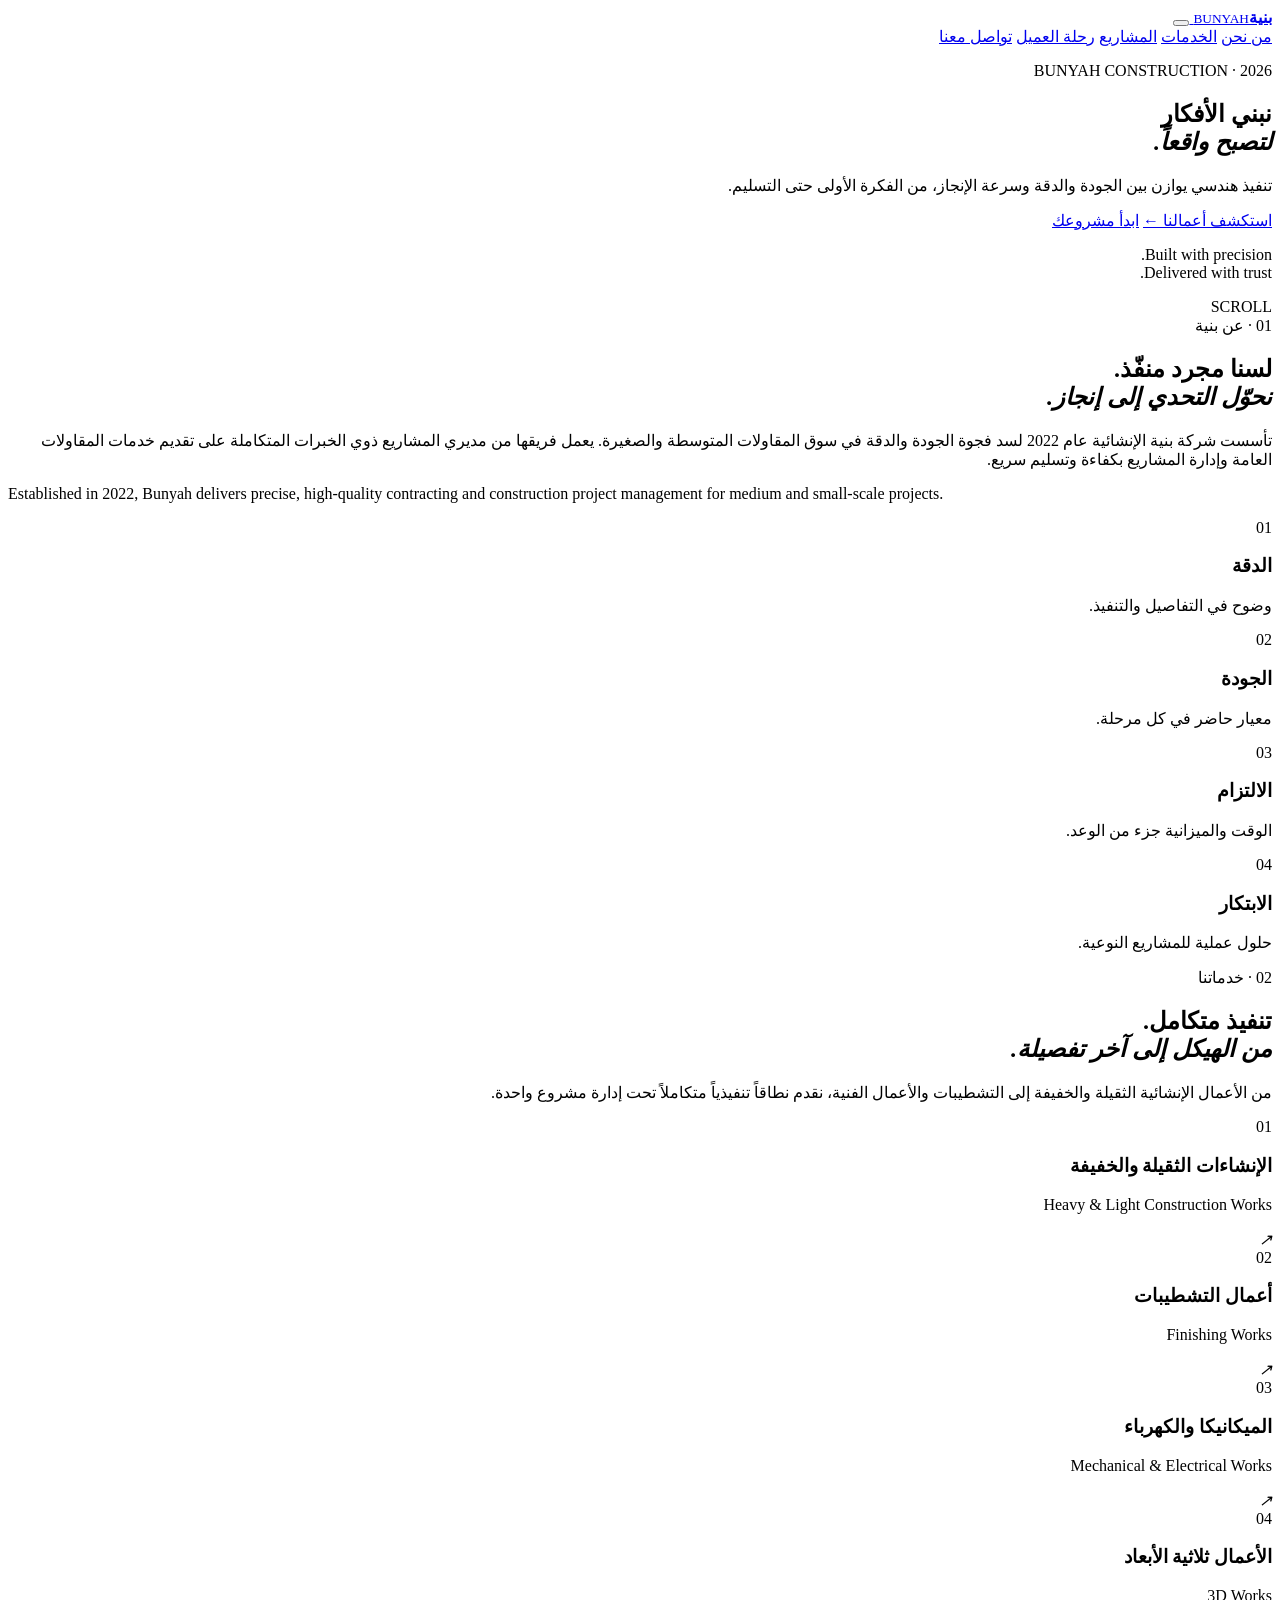
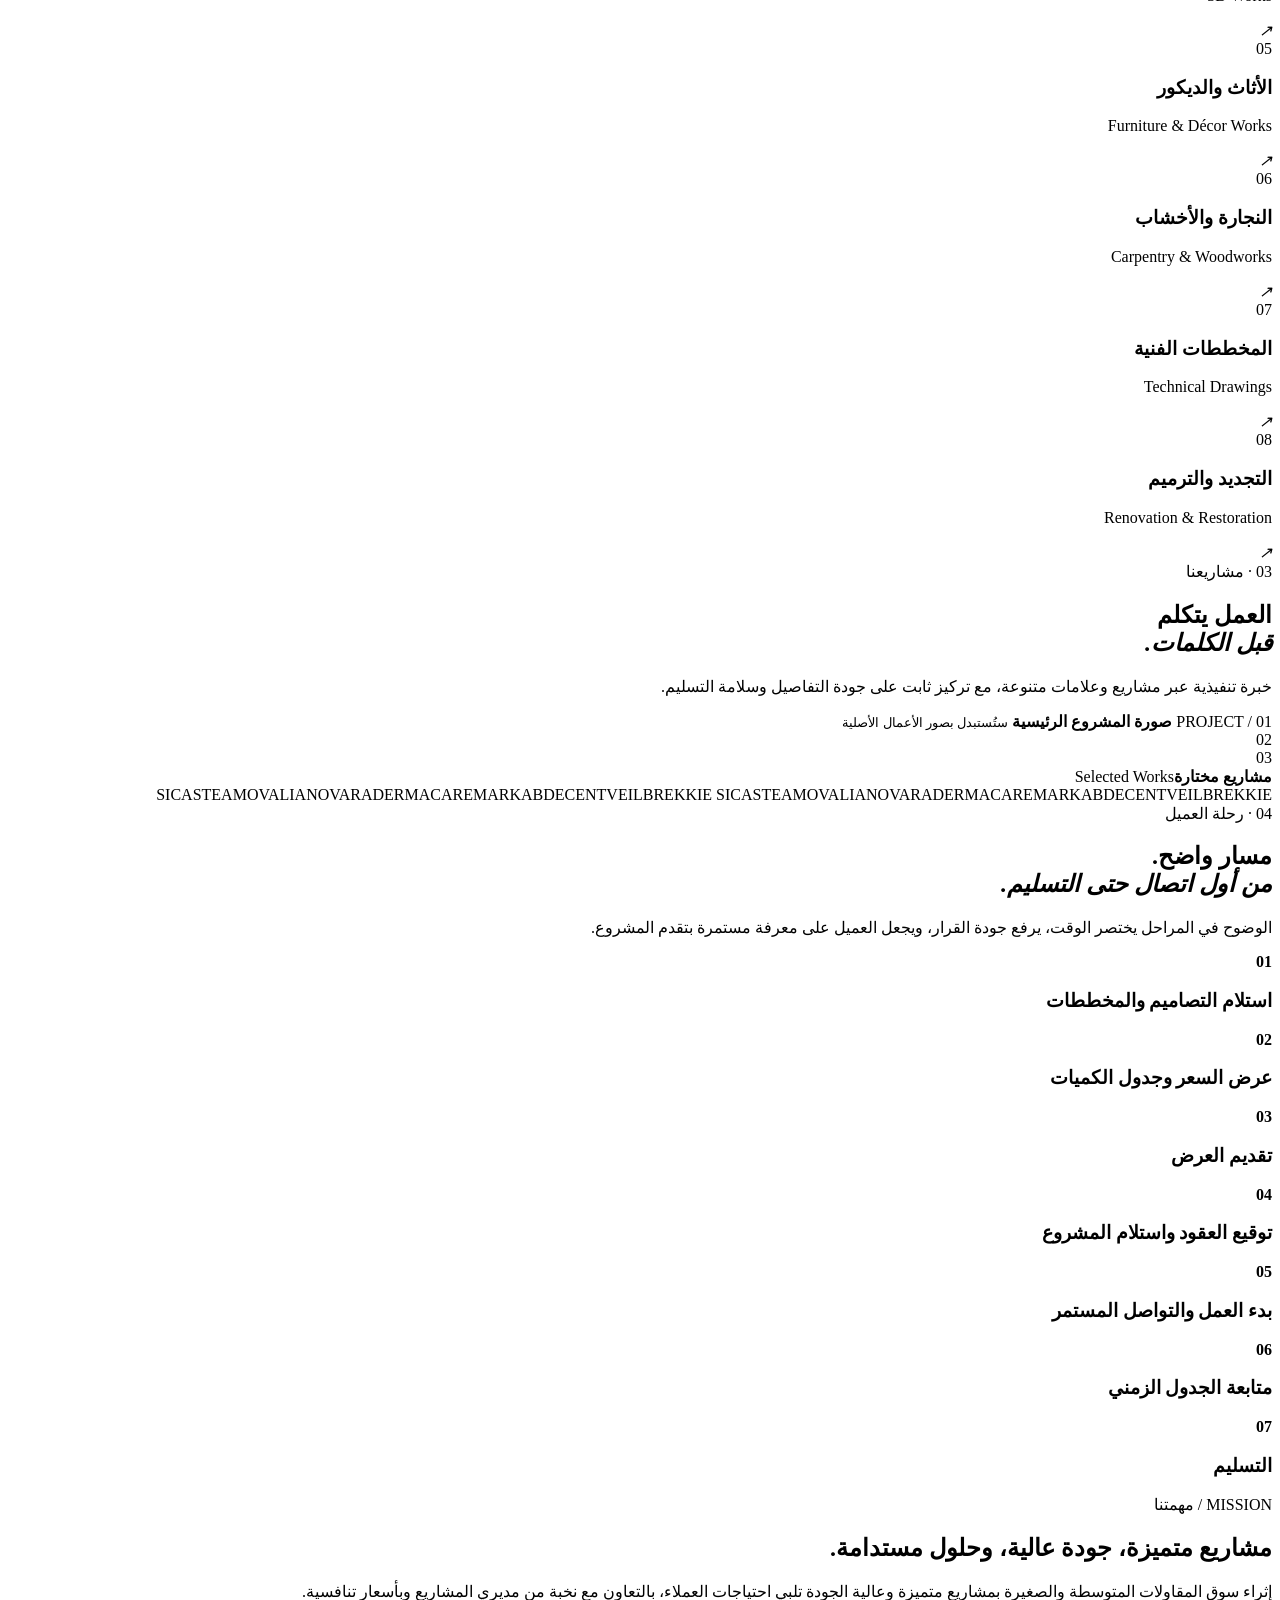
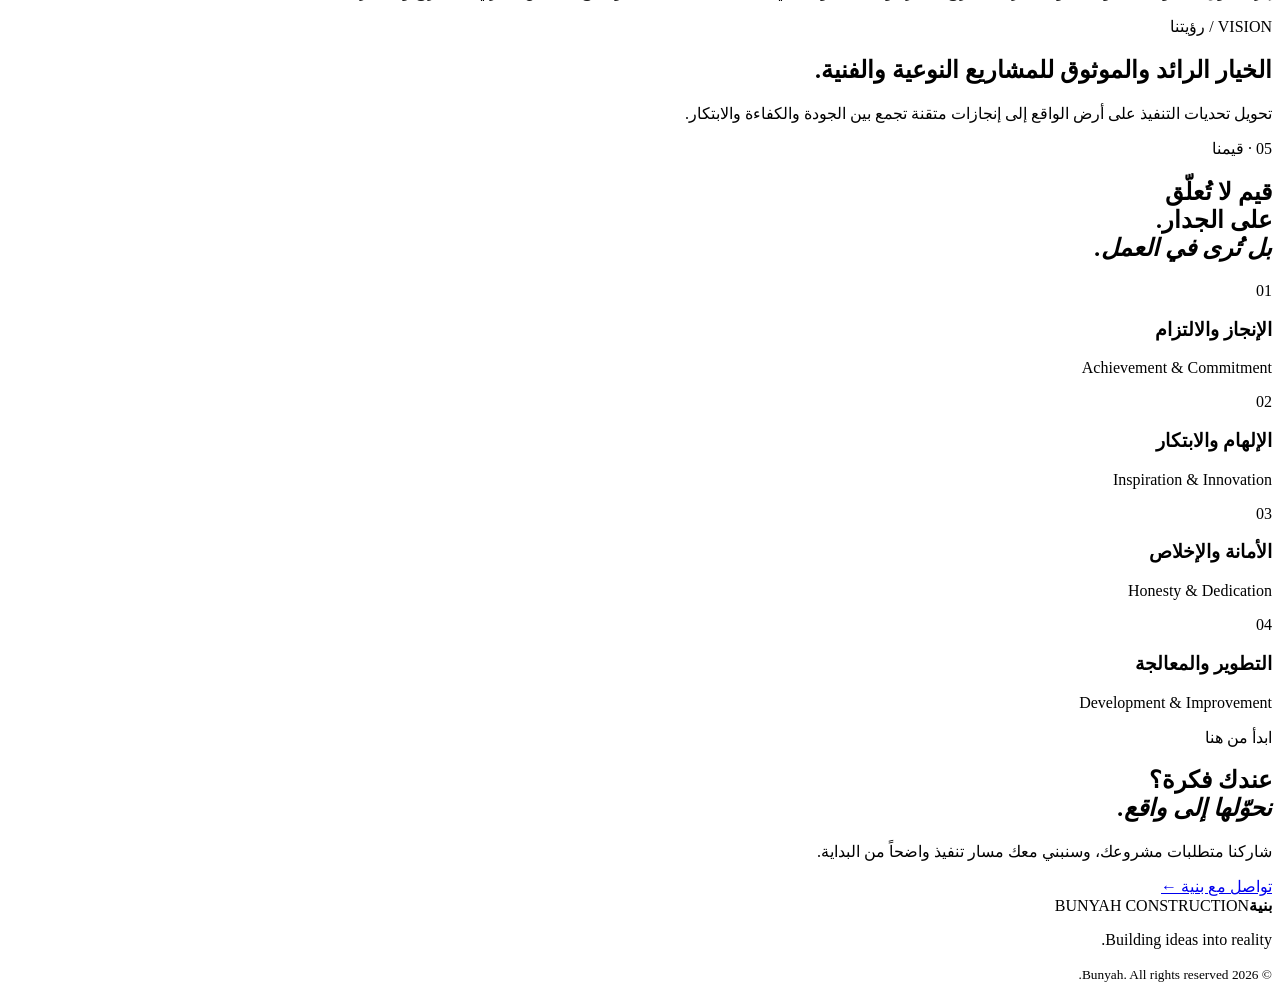
==== index.html @ 5d192a26 "Build Bunyah website foundation" ====
<!doctype html>
<html lang="ar" dir="rtl">
<head>
  <meta charset="utf-8" />
  <meta name="viewport" content="width=device-width,initial-scale=1,viewport-fit=cover" />
  <meta name="theme-color" content="#0b0d0b" />
  <meta name="description" content="بنية للإنشاءات — مقاولات عامة، إدارة مشاريع، تشطيبات، أعمال ميكانيكية وكهربائية وحلول تنفيذ متخصصة." />
  <title>بنية للإنشاءات | BUNYAH</title>
  <link rel="preconnect" href="https://fonts.googleapis.com">
  <link rel="preconnect" href="https://fonts.gstatic.com" crossorigin>
  <link href="https://fonts.googleapis.com/css2?family=IBM+Plex+Sans+Arabic:wght@300;400;500;600;700&family=Manrope:wght@400;500;600;700&display=swap" rel="stylesheet">
  <link rel="stylesheet" href="styles.css" />
</head>
<body>
  <header class="site-header" id="top">
    <a class="brand" href="#top" aria-label="بنية - الصفحة الرئيسية">
      <span class="brand-mark" aria-hidden="true"><i></i><i></i></span>
      <span class="brand-name"><b>بنية</b><small>BUNYAH</small></span>
    </a>

    <button class="menu-toggle" type="button" aria-label="فتح القائمة" aria-expanded="false">
      <span></span><span></span>
    </button>

    <nav class="main-nav" aria-label="التنقل الرئيسي">
      <a href="#about">من نحن</a>
      <a href="#services">الخدمات</a>
      <a href="#projects">المشاريع</a>
      <a href="#journey">رحلة العميل</a>
      <a href="#contact" class="nav-cta">تواصل معنا</a>
    </nav>
  </header>

  <main>
    <section class="hero" aria-labelledby="hero-title">
      <div class="hero-glow hero-glow-a"></div>
      <div class="hero-glow hero-glow-b"></div>

      <div class="hero-content reveal">
        <p class="eyebrow"><span></span> BUNYAH CONSTRUCTION · 2026</p>
        <h1 id="hero-title">نبني الأفكار<br><em>لتصبح واقعاً.</em></h1>
        <p class="hero-copy">تنفيذ هندسي يوازن بين الجودة والدقة وسرعة الإنجاز، من الفكرة الأولى حتى التسليم.</p>
        <div class="hero-actions">
          <a class="btn btn-primary" href="#projects">استكشف أعمالنا <b>←</b></a>
          <a class="btn btn-ghost" href="#contact">ابدأ مشروعك</a>
        </div>
      </div>

      <div class="hero-architecture" aria-hidden="true">
        <div class="arch-frame arch-frame-1"></div>
        <div class="arch-frame arch-frame-2"></div>
        <div class="arch-gold-line"></div>
        <div class="arch-olive-block"></div>
        <div class="arch-oxblood"></div>
        <div class="arch-metal"></div>
        <p>Built with precision.<br>Delivered with trust.</p>
      </div>

      <div class="scroll-note" aria-hidden="true"><span></span> SCROLL</div>
    </section>

    <section class="statement section-pad reveal" id="about">
      <div class="section-kicker">01 · عن بنية</div>
      <div class="statement-grid">
        <h2>لسنا مجرد منفّذ.<br><em>نحوّل التحدي إلى إنجاز.</em></h2>
        <div class="statement-copy">
          <p>تأسست شركة بنية الإنشائية عام 2022 لسد فجوة الجودة والدقة في سوق المقاولات المتوسطة والصغيرة. يعمل فريقها من مديري المشاريع ذوي الخبرات المتكاملة على تقديم خدمات المقاولات العامة وإدارة المشاريع بكفاءة وتسليم سريع.</p>
          <div class="mini-rule"></div>
          <p class="english-copy" dir="ltr">Established in 2022, Bunyah delivers precise, high-quality contracting and construction project management for medium and small-scale projects.</p>
        </div>
      </div>

      <div class="principles-strip">
        <article><span>01</span><h3>الدقة</h3><p>وضوح في التفاصيل والتنفيذ.</p></article>
        <article><span>02</span><h3>الجودة</h3><p>معيار حاضر في كل مرحلة.</p></article>
        <article><span>03</span><h3>الالتزام</h3><p>الوقت والميزانية جزء من الوعد.</p></article>
        <article><span>04</span><h3>الابتكار</h3><p>حلول عملية للمشاريع النوعية.</p></article>
      </div>
    </section>

    <section class="services section-pad" id="services">
      <div class="section-heading reveal">
        <div>
          <div class="section-kicker">02 · خدماتنا</div>
          <h2>تنفيذ متكامل.<br><em>من الهيكل إلى آخر تفصيلة.</em></h2>
        </div>
        <p>من الأعمال الإنشائية الثقيلة والخفيفة إلى التشطيبات والأعمال الفنية، نقدم نطاقاً تنفيذياً متكاملاً تحت إدارة مشروع واحدة.</p>
      </div>

      <div class="services-grid">
        <article class="service-card reveal"><span class="service-no">01</span><h3>الإنشاءات الثقيلة والخفيفة</h3><p>Heavy &amp; Light Construction Works</p><i>↗</i></article>
        <article class="service-card reveal"><span class="service-no">02</span><h3>أعمال التشطيبات</h3><p>Finishing Works</p><i>↗</i></article>
        <article class="service-card reveal"><span class="service-no">03</span><h3>الميكانيكا والكهرباء</h3><p>Mechanical &amp; Electrical Works</p><i>↗</i></article>
        <article class="service-card reveal"><span class="service-no">04</span><h3>الأعمال ثلاثية الأبعاد</h3><p>3D Works</p><i>↗</i></article>
        <article class="service-card reveal"><span class="service-no">05</span><h3>الأثاث والديكور</h3><p>Furniture &amp; Décor Works</p><i>↗</i></article>
        <article class="service-card reveal"><span class="service-no">06</span><h3>النجارة والأخشاب</h3><p>Carpentry &amp; Woodworks</p><i>↗</i></article>
        <article class="service-card reveal"><span class="service-no">07</span><h3>المخططات الفنية</h3><p>Technical Drawings</p><i>↗</i></article>
        <article class="service-card reveal"><span class="service-no">08</span><h3>التجديد والترميم</h3><p>Renovation &amp; Restoration</p><i>↗</i></article>
      </div>
    </section>

    <section class="projects" id="projects">
      <div class="projects-intro section-pad reveal">
        <div class="section-kicker">03 · مشاريعنا</div>
        <h2>العمل يتكلم<br><em>قبل الكلمات.</em></h2>
        <p>خبرة تنفيذية عبر مشاريع وعلامات متنوعة، مع تركيز ثابت على جودة التفاصيل وسلامة التسليم.</p>
      </div>

      <div class="project-stage" aria-label="مساحة صور المشاريع">
        <div class="project-placeholder project-main">
          <span>PROJECT / 01</span>
          <strong>صورة المشروع الرئيسية</strong>
          <small>ستُستبدل بصور الأعمال الأصلية</small>
        </div>
        <div class="project-placeholder project-side-a"><span>02</span></div>
        <div class="project-placeholder project-side-b"><span>03</span></div>
        <div class="project-caption"><b>مشاريع مختارة</b><span>Selected Works</span></div>
      </div>

      <div class="client-marquee" aria-label="نماذج من العلامات والمشاريع">
        <div class="marquee-track">
          <span>SICA</span><span>STEAM</span><span>OVALIA</span><span>NOVARA</span><span>DERMACARE</span><span>MARKAB</span><span>DECENT</span><span>VEIL</span><span>BREKKIE</span>
          <span>SICA</span><span>STEAM</span><span>OVALIA</span><span>NOVARA</span><span>DERMACARE</span><span>MARKAB</span><span>DECENT</span><span>VEIL</span><span>BREKKIE</span>
        </div>
      </div>
    </section>

    <section class="journey section-pad" id="journey">
      <div class="section-heading reveal">
        <div>
          <div class="section-kicker">04 · رحلة العميل</div>
          <h2>مسار واضح.<br><em>من أول اتصال حتى التسليم.</em></h2>
        </div>
        <p>الوضوح في المراحل يختصر الوقت، يرفع جودة القرار، ويجعل العميل على معرفة مستمرة بتقدم المشروع.</p>
      </div>

      <div class="timeline">
        <article class="reveal"><b>01</b><span></span><h3>استلام التصاميم والمخططات</h3></article>
        <article class="reveal"><b>02</b><span></span><h3>عرض السعر وجدول الكميات</h3></article>
        <article class="reveal"><b>03</b><span></span><h3>تقديم العرض</h3></article>
        <article class="reveal"><b>04</b><span></span><h3>توقيع العقود واستلام المشروع</h3></article>
        <article class="reveal"><b>05</b><span></span><h3>بدء العمل والتواصل المستمر</h3></article>
        <article class="reveal"><b>06</b><span></span><h3>متابعة الجدول الزمني</h3></article>
        <article class="reveal"><b>07</b><span></span><h3>التسليم</h3></article>
      </div>
    </section>

    <section class="identity section-pad">
      <article class="identity-panel mission reveal">
        <span>MISSION / مهمتنا</span>
        <h2>مشاريع متميزة، جودة عالية، وحلول مستدامة.</h2>
        <p>إثراء سوق المقاولات المتوسطة والصغيرة بمشاريع متميزة وعالية الجودة تلبي احتياجات العملاء، بالتعاون مع نخبة من مديري المشاريع وبأسعار تنافسية.</p>
      </article>
      <article class="identity-panel vision reveal">
        <span>VISION / رؤيتنا</span>
        <h2>الخيار الرائد والموثوق للمشاريع النوعية والفنية.</h2>
        <p>تحويل تحديات التنفيذ على أرض الواقع إلى إنجازات متقنة تجمع بين الجودة والكفاءة والابتكار.</p>
      </article>
    </section>

    <section class="values section-pad">
      <div class="section-kicker reveal">05 · قيمنا</div>
      <div class="values-grid">
        <h2 class="reveal">قيم لا تُعلّق<br>على الجدار.<br><em>بل تُرى في العمل.</em></h2>
        <div class="values-list">
          <article class="reveal"><span>01</span><h3>الإنجاز والالتزام</h3><p>Achievement &amp; Commitment</p></article>
          <article class="reveal"><span>02</span><h3>الإلهام والابتكار</h3><p>Inspiration &amp; Innovation</p></article>
          <article class="reveal"><span>03</span><h3>الأمانة والإخلاص</h3><p>Honesty &amp; Dedication</p></article>
          <article class="reveal"><span>04</span><h3>التطوير والمعالجة</h3><p>Development &amp; Improvement</p></article>
        </div>
      </div>
    </section>

    <section class="contact section-pad" id="contact">
      <div class="contact-orbit" aria-hidden="true"></div>
      <div class="contact-content reveal">
        <span>ابدأ من هنا</span>
        <h2>عندك فكرة؟<br><em>نحوّلها إلى واقع.</em></h2>
        <p>شاركنا متطلبات مشروعك، وسنبني معك مسار تنفيذ واضحاً من البداية.</p>
        <a class="btn btn-primary" href="mailto:info@bunyah.sa">تواصل مع بنية <b>←</b></a>
      </div>
    </section>
  </main>

  <footer class="site-footer">
    <div class="footer-brand"><b>بنية</b><span>BUNYAH CONSTRUCTION</span></div>
    <p>Building ideas into reality.</p>
    <small>© 2026 Bunyah. All rights reserved.</small>
  </footer>

  <script src="script.js"></script>
</body>
</html>
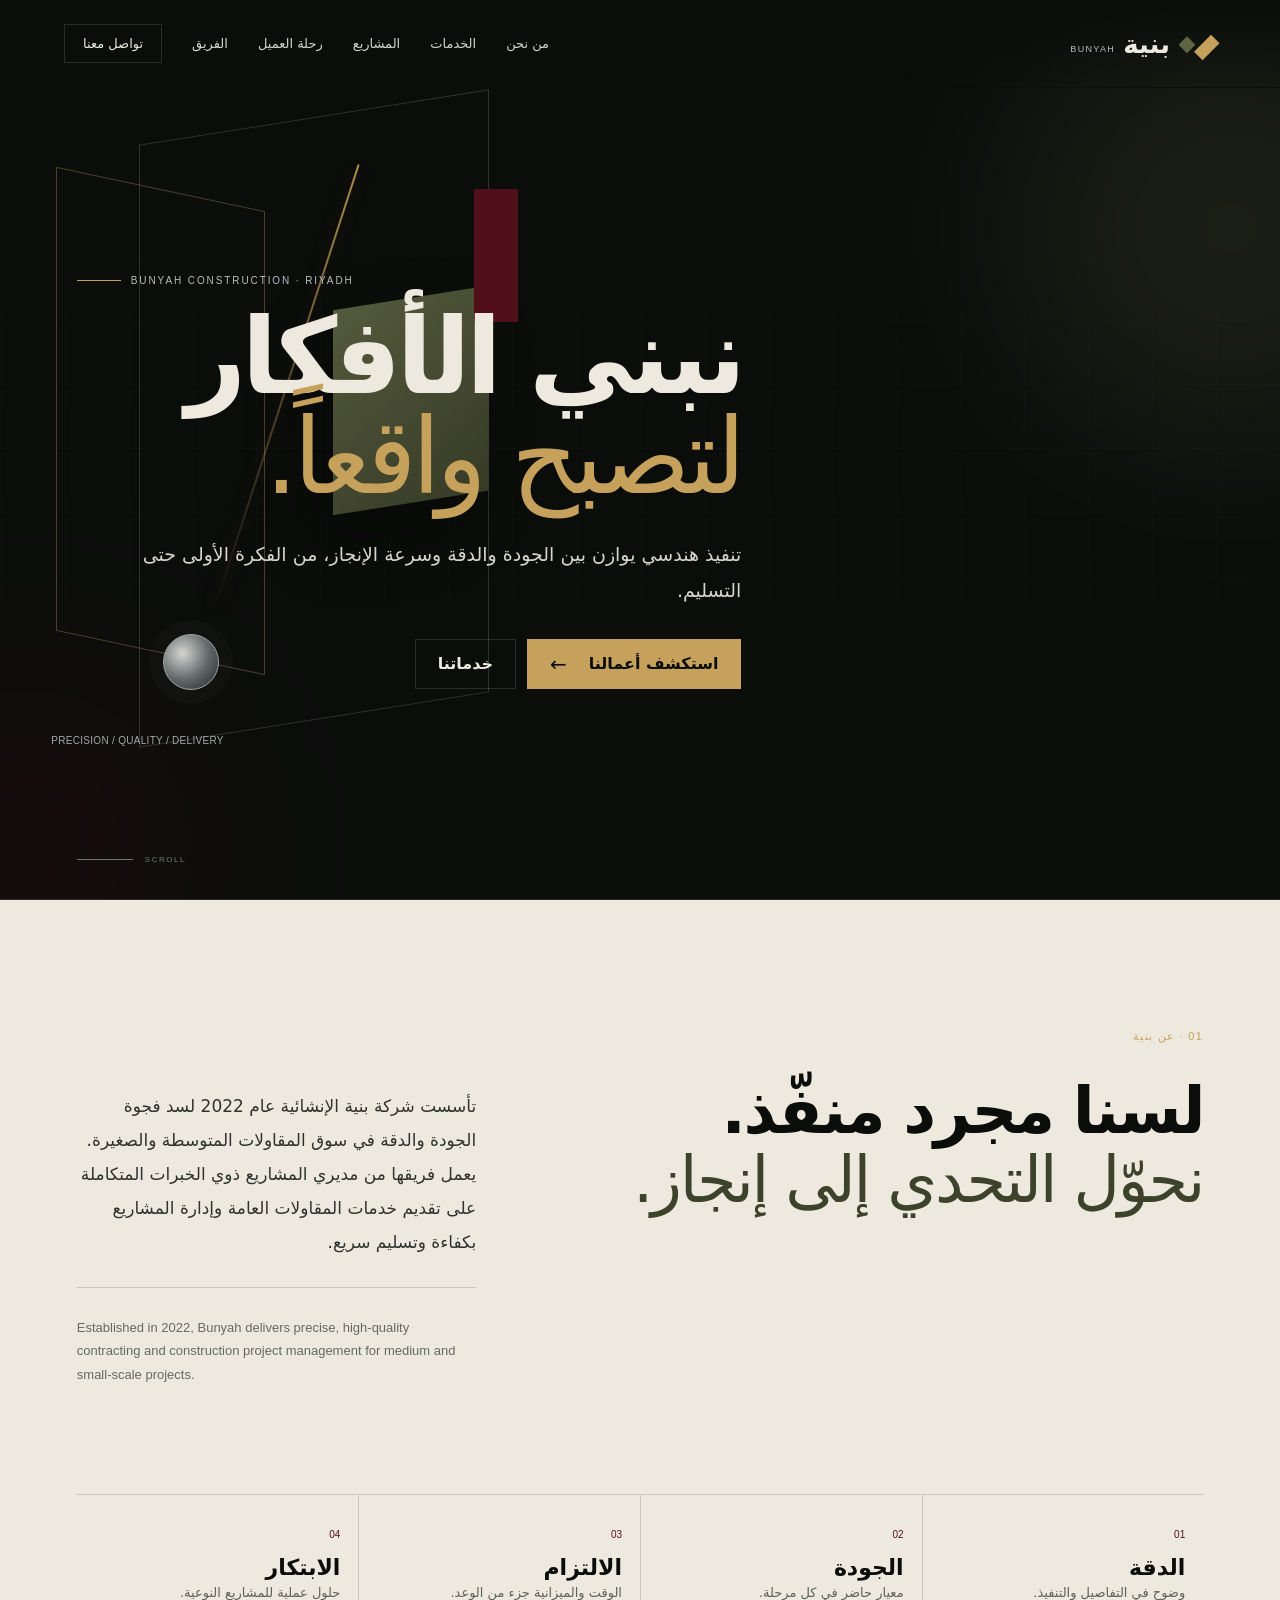
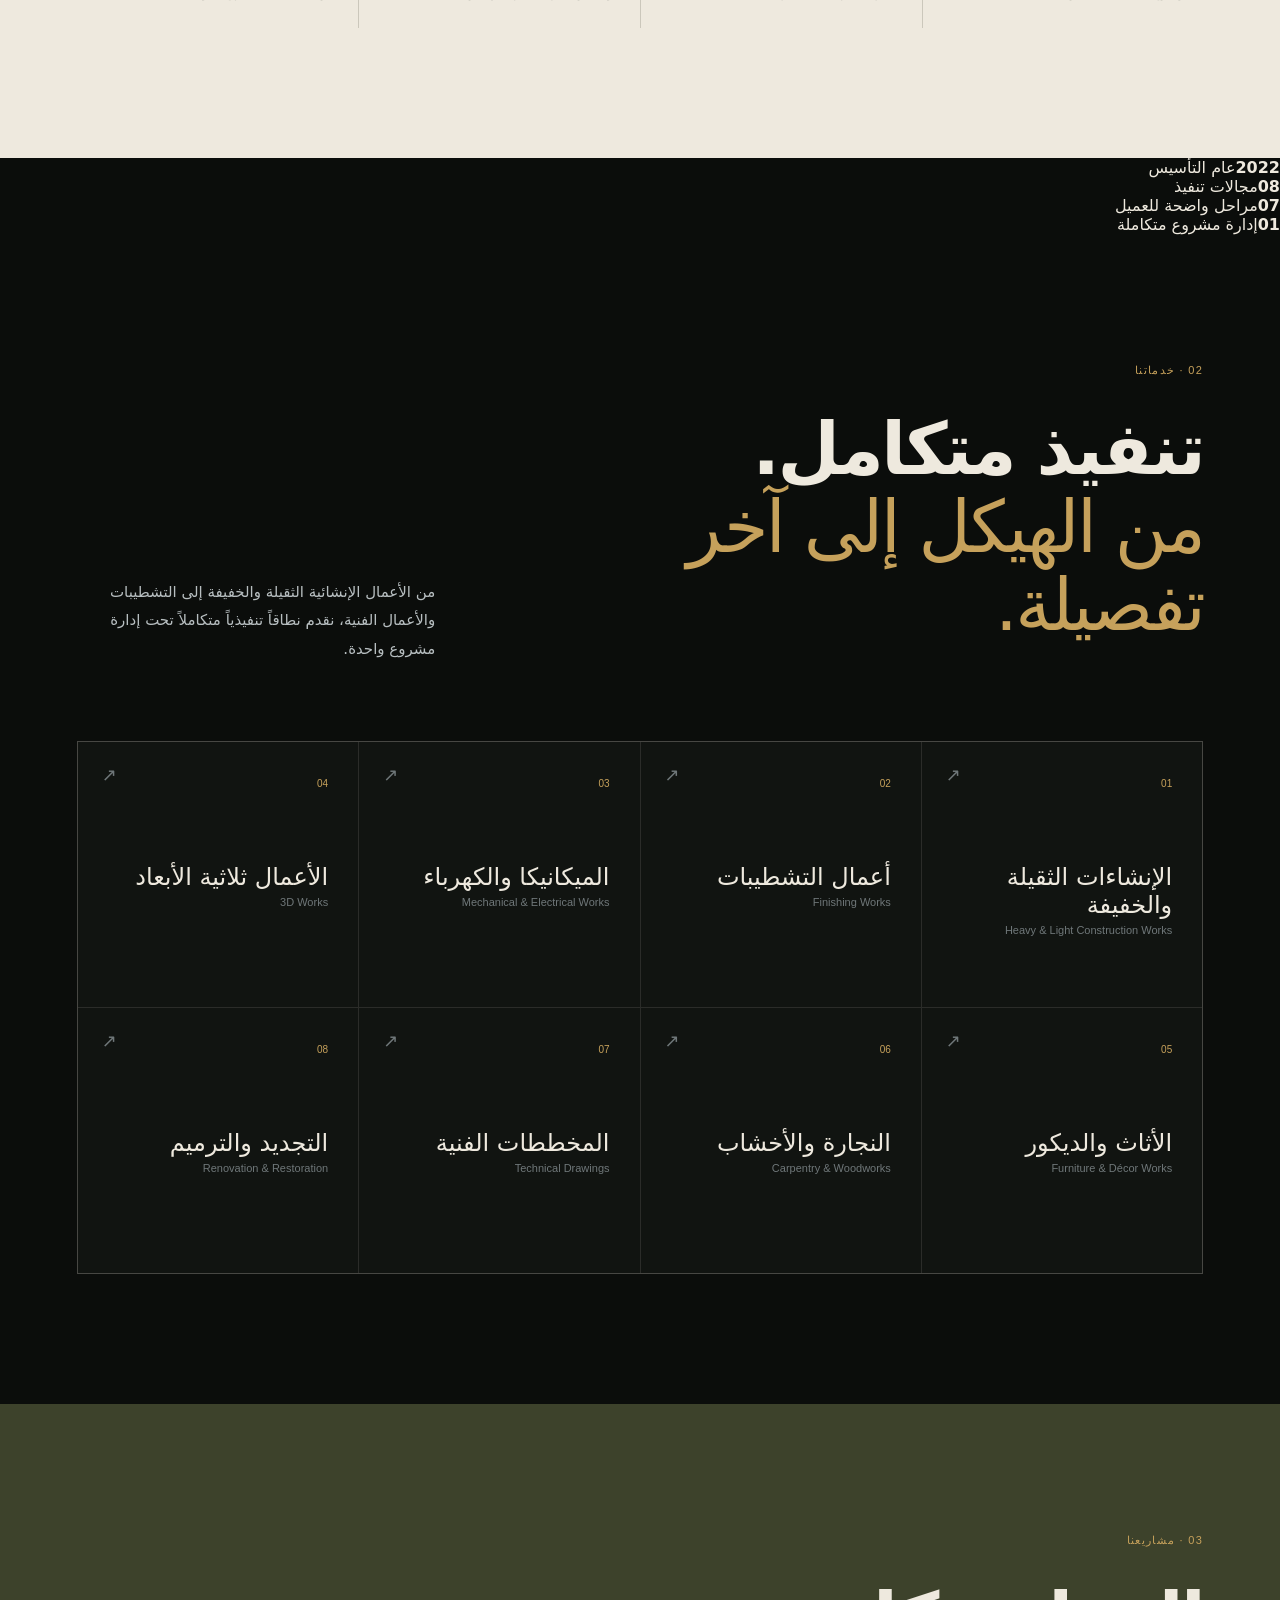
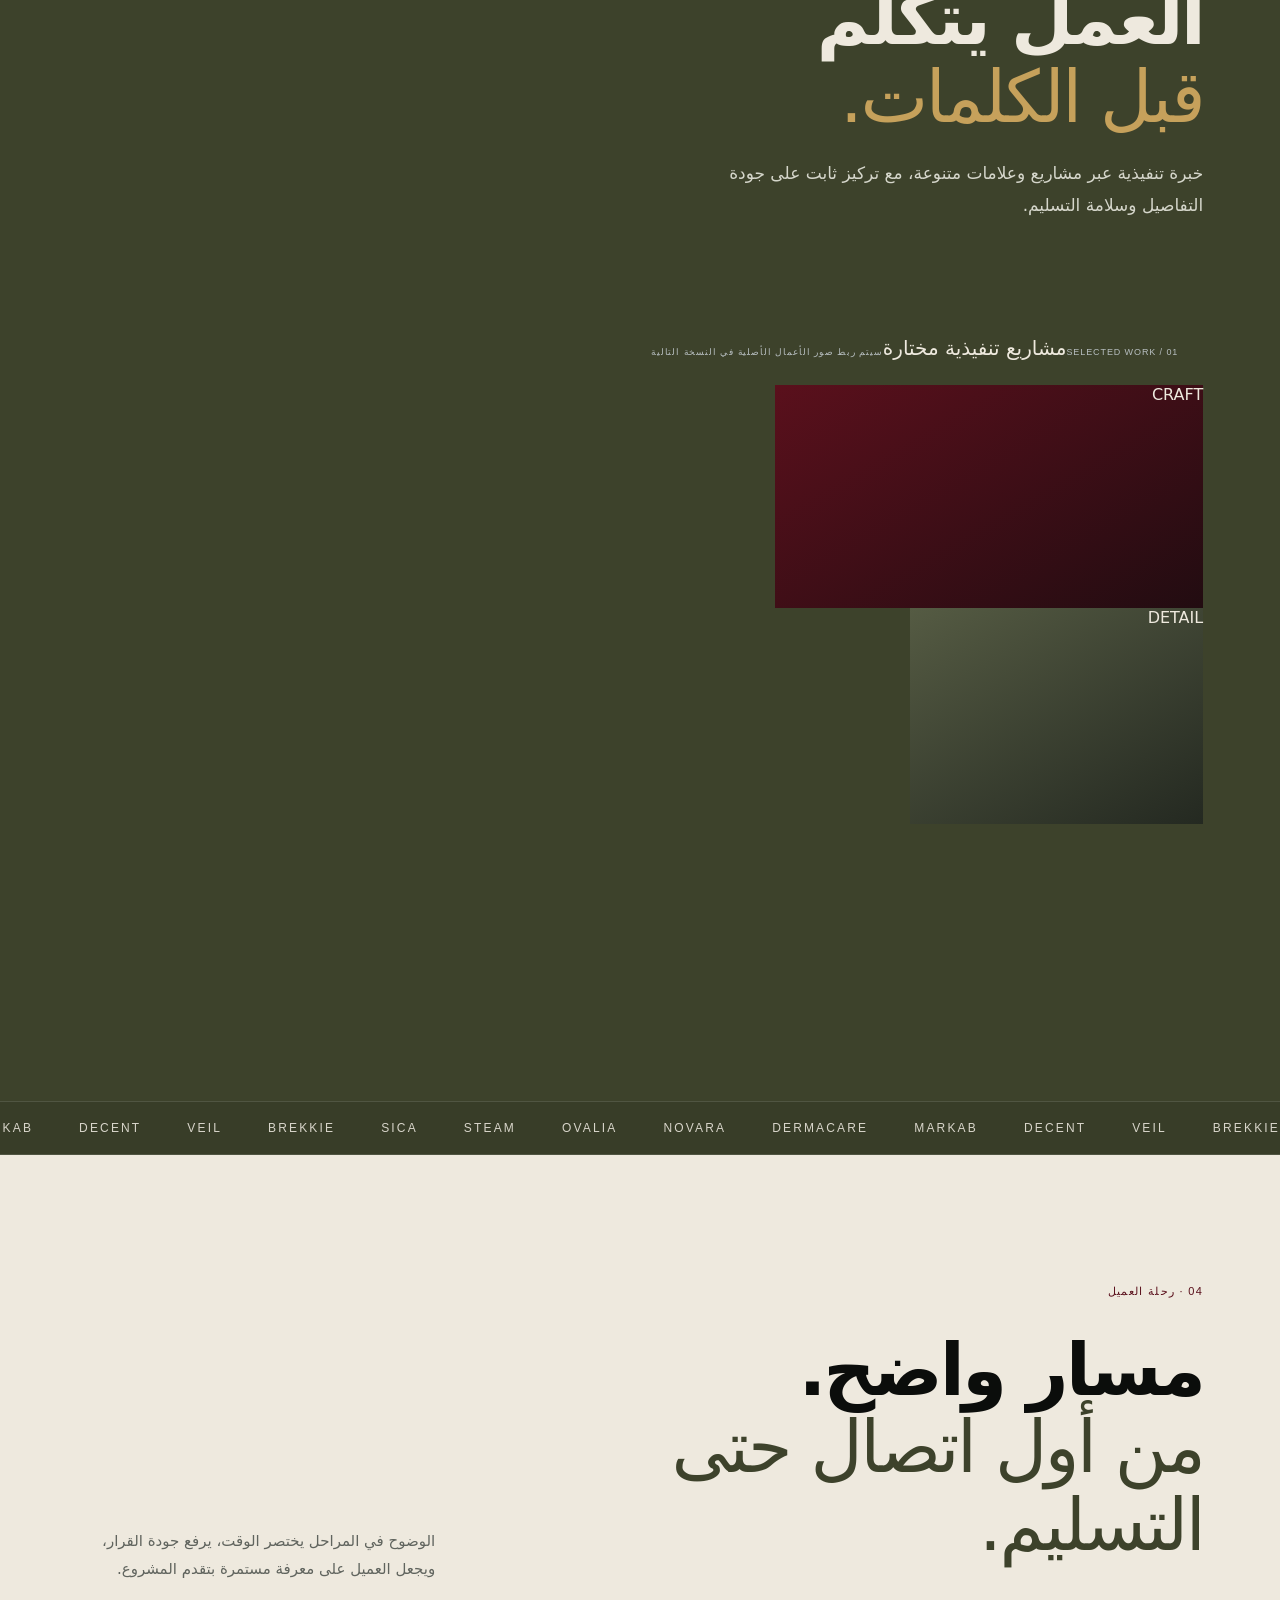
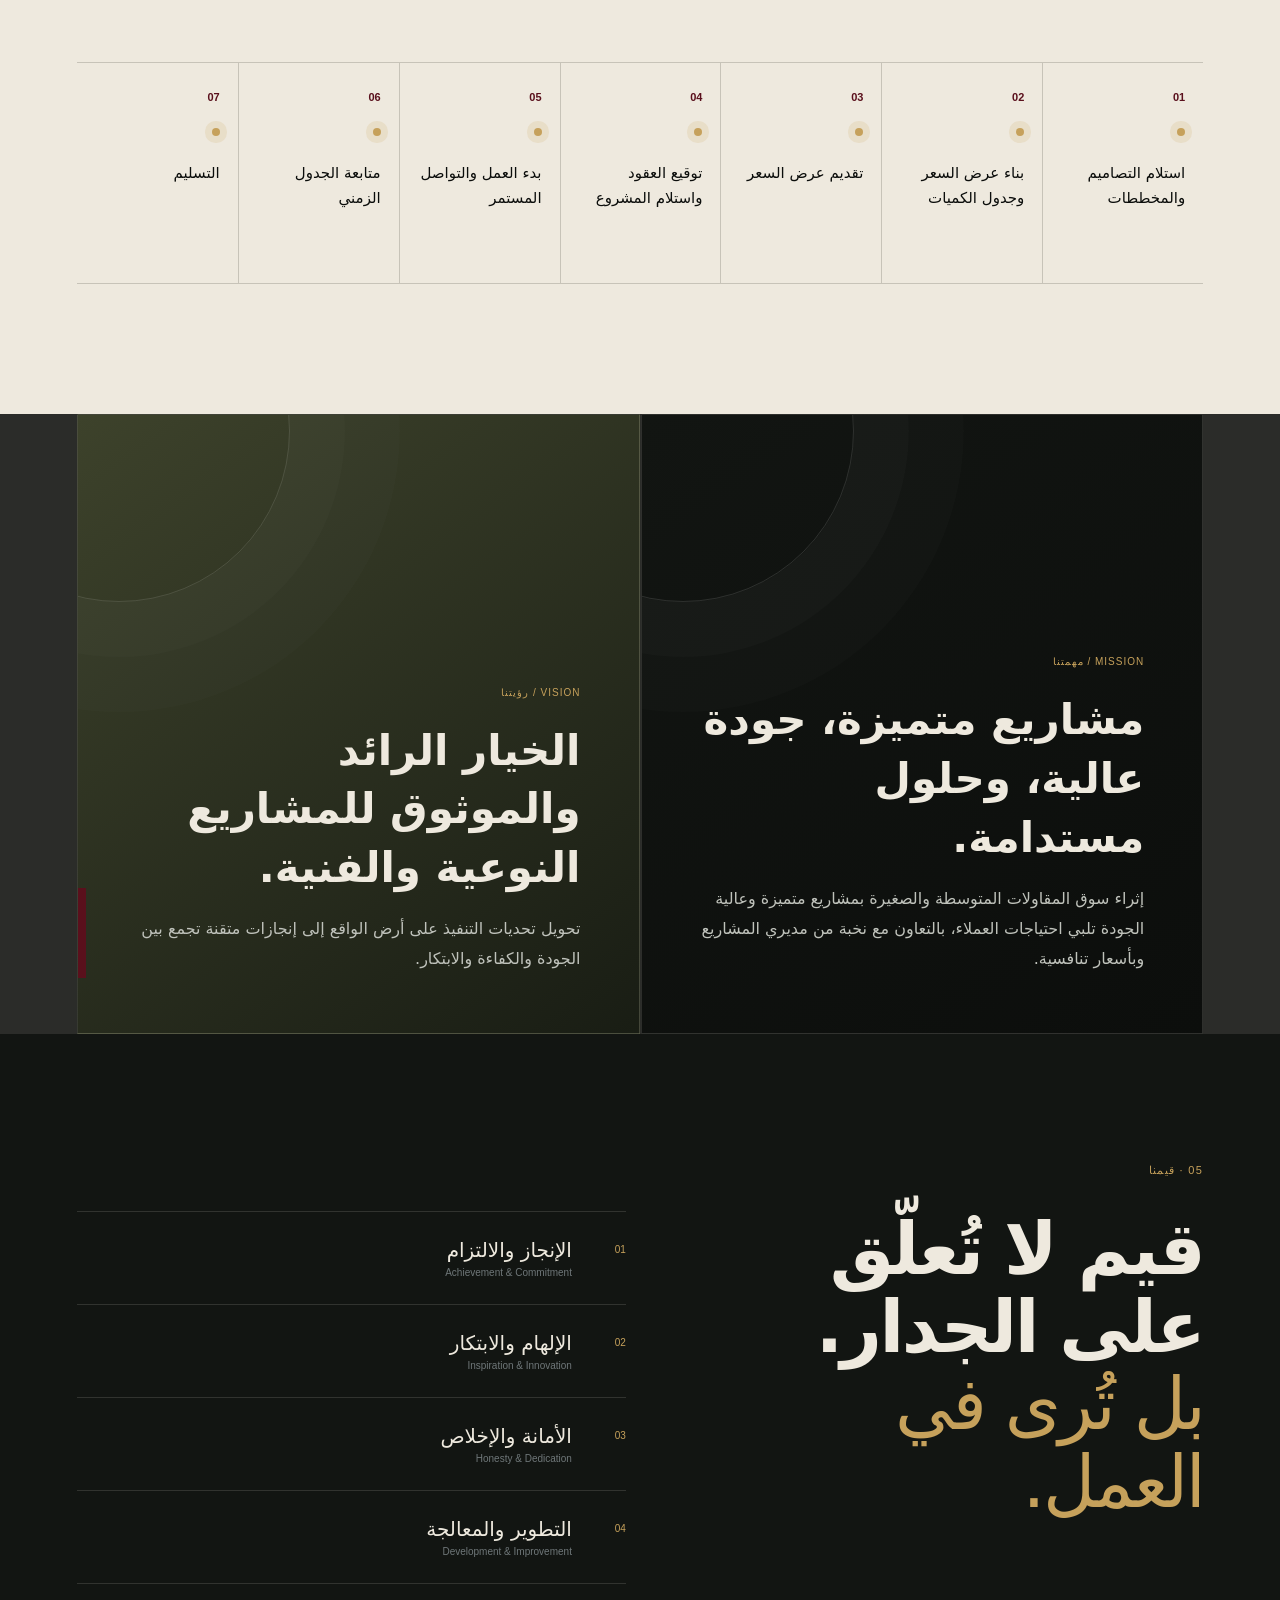
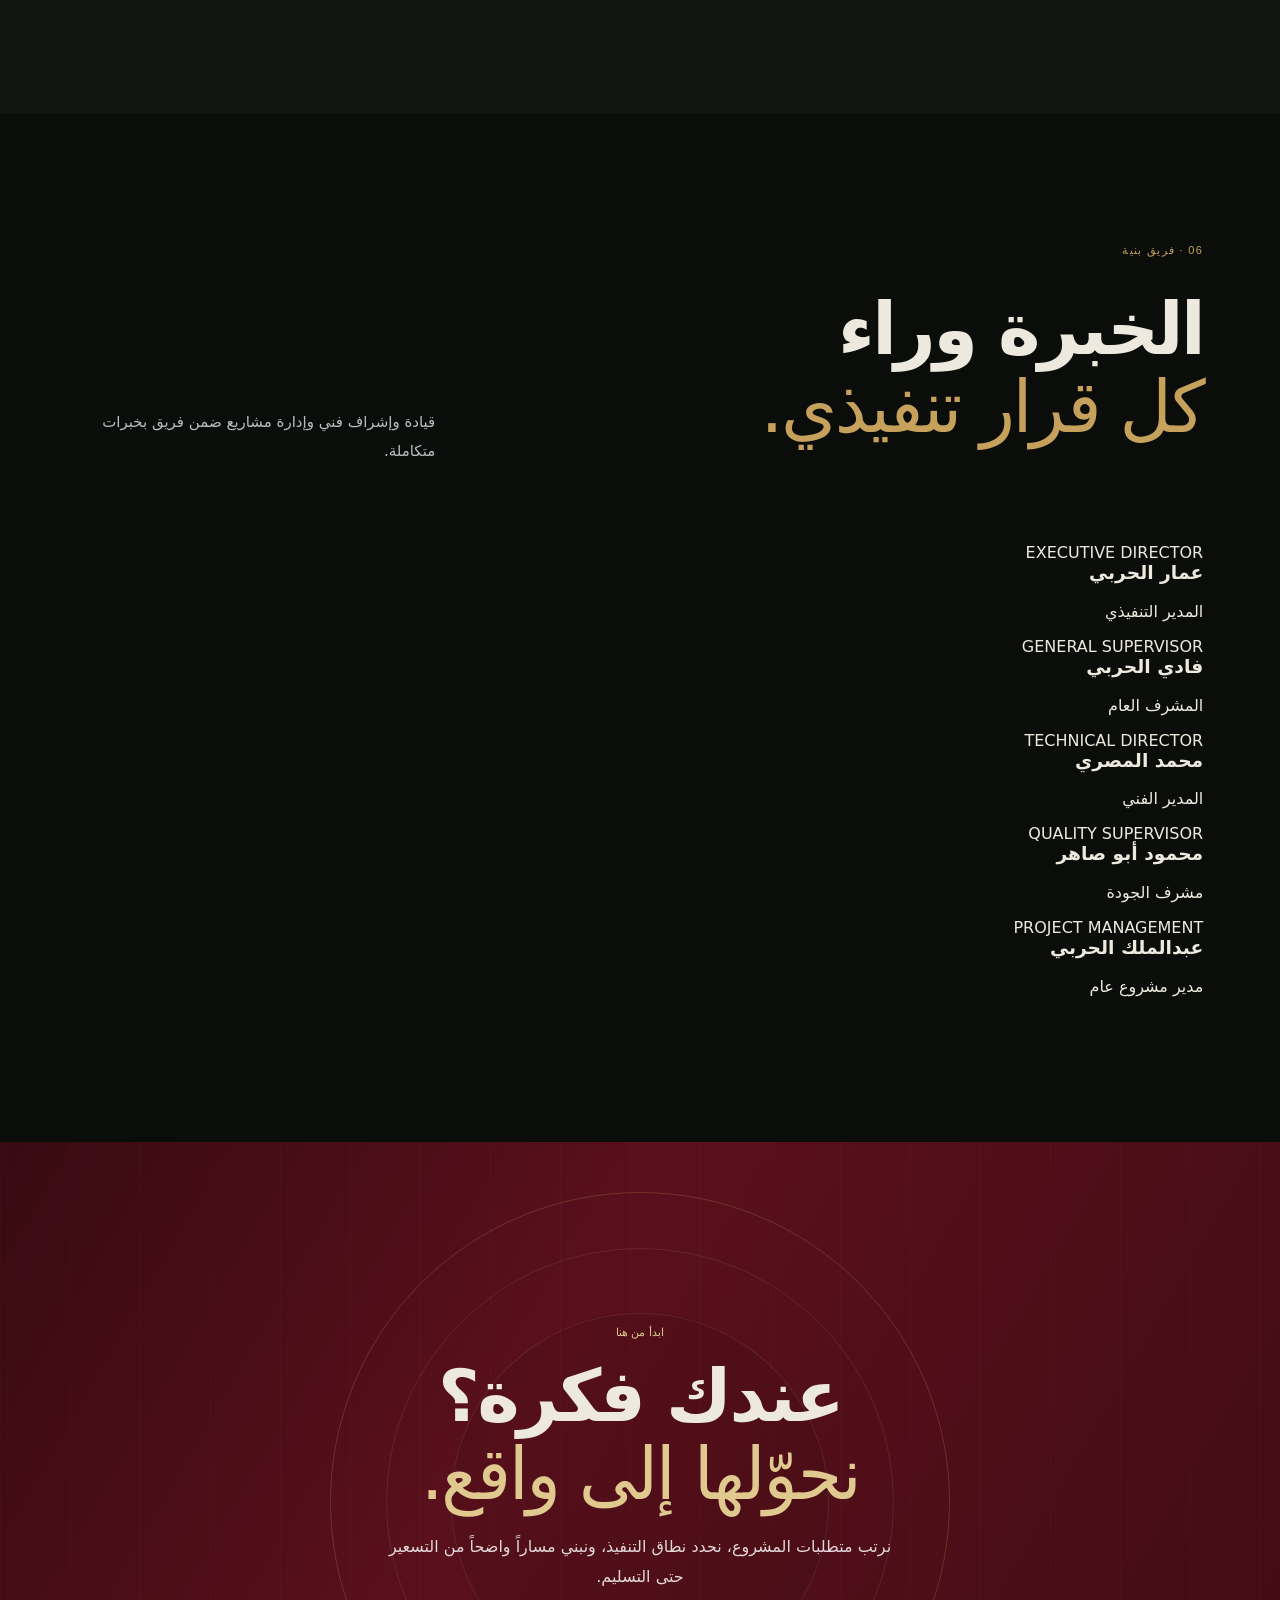
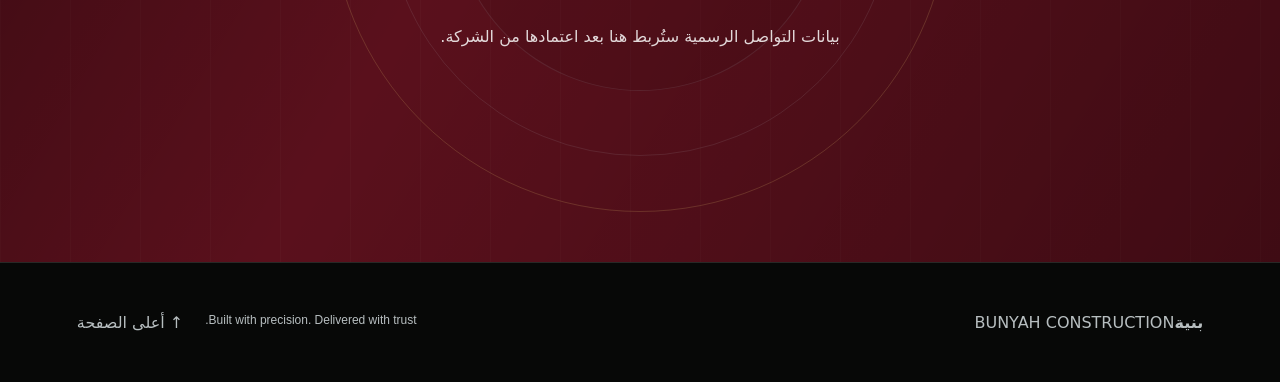
==== commit 099ec89e: "Expand Bunyah site structure and leadership content" ====
--- a/index.html
+++ b/index.html
@@ -27,6 +27,7 @@
       <a href="#services">الخدمات</a>
       <a href="#projects">المشاريع</a>
       <a href="#journey">رحلة العميل</a>
+      <a href="#team">الفريق</a>
       <a href="#contact" class="nav-cta">تواصل معنا</a>
     </nav>
   </header>
@@ -37,12 +38,12 @@
       <div class="hero-glow hero-glow-b"></div>
 
       <div class="hero-content reveal">
-        <p class="eyebrow"><span></span> BUNYAH CONSTRUCTION · 2026</p>
+        <p class="eyebrow"><span></span>BUNYAH CONSTRUCTION · RIYADH</p>
         <h1 id="hero-title">نبني الأفكار<br><em>لتصبح واقعاً.</em></h1>
         <p class="hero-copy">تنفيذ هندسي يوازن بين الجودة والدقة وسرعة الإنجاز، من الفكرة الأولى حتى التسليم.</p>
         <div class="hero-actions">
           <a class="btn btn-primary" href="#projects">استكشف أعمالنا <b>←</b></a>
-          <a class="btn btn-ghost" href="#contact">ابدأ مشروعك</a>
+          <a class="btn btn-ghost" href="#services">خدماتنا</a>
         </div>
       </div>
 
@@ -53,7 +54,7 @@
         <div class="arch-olive-block"></div>
         <div class="arch-oxblood"></div>
         <div class="arch-metal"></div>
-        <p>Built with precision.<br>Delivered with trust.</p>
+        <p>PRECISION / QUALITY / DELIVERY</p>
       </div>
 
       <div class="scroll-note" aria-hidden="true"><span></span> SCROLL</div>
@@ -76,6 +77,13 @@
         <article><span>03</span><h3>الالتزام</h3><p>الوقت والميزانية جزء من الوعد.</p></article>
         <article><span>04</span><h3>الابتكار</h3><p>حلول عملية للمشاريع النوعية.</p></article>
       </div>
+    </section>
+
+    <section class="facts" aria-label="أرقام بنية">
+      <article><strong>2022</strong><span>عام التأسيس</span></article>
+      <article><strong>08</strong><span>مجالات تنفيذ</span></article>
+      <article><strong>07</strong><span>مراحل واضحة للعميل</span></article>
+      <article><strong>01</strong><span>إدارة مشروع متكاملة</span></article>
     </section>
 
     <section class="services section-pad" id="services">
@@ -106,15 +114,13 @@
         <p>خبرة تنفيذية عبر مشاريع وعلامات متنوعة، مع تركيز ثابت على جودة التفاصيل وسلامة التسليم.</p>
       </div>
 
-      <div class="project-stage" aria-label="مساحة صور المشاريع">
-        <div class="project-placeholder project-main">
-          <span>PROJECT / 01</span>
-          <strong>صورة المشروع الرئيسية</strong>
-          <small>ستُستبدل بصور الأعمال الأصلية</small>
-        </div>
-        <div class="project-placeholder project-side-a"><span>02</span></div>
-        <div class="project-placeholder project-side-b"><span>03</span></div>
-        <div class="project-caption"><b>مشاريع مختارة</b><span>Selected Works</span></div>
+      <div class="project-stage" aria-label="معرض المشاريع">
+        <article class="project-tile project-main reveal">
+          <div class="project-geometry geometry-a"></div>
+          <div class="project-label"><span>SELECTED WORK / 01</span><strong>مشاريع تنفيذية مختارة</strong><small>سيتم ربط صور الأعمال الأصلية في النسخة التالية</small></div>
+        </article>
+        <article class="project-tile project-side-a reveal"><span>CRAFT</span></article>
+        <article class="project-tile project-side-b reveal"><span>DETAIL</span></article>
       </div>
 
       <div class="client-marquee" aria-label="نماذج من العلامات والمشاريع">
@@ -136,8 +142,8 @@
 
       <div class="timeline">
         <article class="reveal"><b>01</b><span></span><h3>استلام التصاميم والمخططات</h3></article>
-        <article class="reveal"><b>02</b><span></span><h3>عرض السعر وجدول الكميات</h3></article>
-        <article class="reveal"><b>03</b><span></span><h3>تقديم العرض</h3></article>
+        <article class="reveal"><b>02</b><span></span><h3>بناء عرض السعر وجدول الكميات</h3></article>
+        <article class="reveal"><b>03</b><span></span><h3>تقديم عرض السعر</h3></article>
         <article class="reveal"><b>04</b><span></span><h3>توقيع العقود واستلام المشروع</h3></article>
         <article class="reveal"><b>05</b><span></span><h3>بدء العمل والتواصل المستمر</h3></article>
         <article class="reveal"><b>06</b><span></span><h3>متابعة الجدول الزمني</h3></article>
@@ -171,23 +177,40 @@
       </div>
     </section>
 
+    <section class="team section-pad" id="team">
+      <div class="section-heading reveal">
+        <div>
+          <div class="section-kicker">06 · فريق بنية</div>
+          <h2>الخبرة وراء<br><em>كل قرار تنفيذي.</em></h2>
+        </div>
+        <p>قيادة وإشراف فني وإدارة مشاريع ضمن فريق بخبرات متكاملة.</p>
+      </div>
+      <div class="team-grid">
+        <article class="team-card executive reveal"><span>EXECUTIVE DIRECTOR</span><h3>عمار الحربي</h3><p>المدير التنفيذي</p></article>
+        <article class="team-card reveal"><span>GENERAL SUPERVISOR</span><h3>فادي الحربي</h3><p>المشرف العام</p></article>
+        <article class="team-card reveal"><span>TECHNICAL DIRECTOR</span><h3>محمد المصري</h3><p>المدير الفني</p></article>
+        <article class="team-card reveal"><span>QUALITY SUPERVISOR</span><h3>محمود أبو صاهر</h3><p>مشرف الجودة</p></article>
+        <article class="team-card reveal"><span>PROJECT MANAGEMENT</span><h3>عبدالملك الحربي</h3><p>مدير مشروع عام</p></article>
+      </div>
+    </section>
+
     <section class="contact section-pad" id="contact">
       <div class="contact-orbit" aria-hidden="true"></div>
       <div class="contact-content reveal">
         <span>ابدأ من هنا</span>
         <h2>عندك فكرة؟<br><em>نحوّلها إلى واقع.</em></h2>
-        <p>شاركنا متطلبات مشروعك، وسنبني معك مسار تنفيذ واضحاً من البداية.</p>
-        <a class="btn btn-primary" href="mailto:info@bunyah.sa">تواصل مع بنية <b>←</b></a>
+        <p>نرتب متطلبات المشروع، نحدد نطاق التنفيذ، ونبني مساراً واضحاً من التسعير حتى التسليم.</p>
+        <p class="contact-note">بيانات التواصل الرسمية ستُربط هنا بعد اعتمادها من الشركة.</p>
       </div>
     </section>
   </main>
 
   <footer class="site-footer">
-    <div class="footer-brand"><b>بنية</b><span>BUNYAH CONSTRUCTION</span></div>
-    <p>Building ideas into reality.</p>
-    <small>© 2026 Bunyah. All rights reserved.</small>
+    <div><strong>بنية</strong><span>BUNYAH CONSTRUCTION</span></div>
+    <p>Built with precision. Delivered with trust.</p>
+    <a href="#top">↑ أعلى الصفحة</a>
   </footer>
 
   <script src="script.js"></script>
 </body>
-</html>+</html>
--- a/styles.css
+++ b/styles.css
@@ -0,0 +1,235 @@
+:root{
+  --black:#0b0d0b;
+  --black-2:#111411;
+  --olive:#5f6543;
+  --olive-dark:#3d422b;
+  --gold:#c6a15b;
+  --gold-soft:#dfc98f;
+  --silver:#b7bec0;
+  --silver-dark:#6f7779;
+  --oxblood:#5a101c;
+  --ivory:#eee9de;
+  --white:#f7f4ed;
+  --line:rgba(238,233,222,.14);
+  --max:1240px;
+}
+
+*{box-sizing:border-box}
+html{scroll-behavior:smooth;background:var(--black)}
+body{margin:0;background:var(--black);color:var(--ivory);font-family:"IBM Plex Sans Arabic",system-ui,sans-serif;overflow-x:hidden}
+body.menu-open{overflow:hidden}
+a{color:inherit;text-decoration:none}
+button{font:inherit}
+::selection{background:var(--gold);color:var(--black)}
+
+.site-header{position:fixed;z-index:50;top:0;left:0;right:0;height:76px;display:flex;align-items:center;justify-content:space-between;padding:0 22px;border-bottom:1px solid transparent;transition:.35s ease;background:linear-gradient(180deg,rgba(11,13,11,.85),rgba(11,13,11,0))}
+.site-header.scrolled{height:68px;background:rgba(11,13,11,.88);backdrop-filter:blur(16px);border-color:var(--line)}
+.brand{display:flex;align-items:center;gap:12px;z-index:3}
+.brand-mark{width:34px;height:34px;position:relative;display:inline-block;transform:rotate(45deg)}
+.brand-mark i{position:absolute;background:var(--gold);display:block}
+.brand-mark i:first-child{width:12px;height:24px;right:3px;top:2px}
+.brand-mark i:last-child{width:12px;height:12px;left:3px;bottom:2px;background:var(--olive)}
+.brand-name{display:flex;align-items:flex-end;gap:8px;line-height:1}
+.brand-name b{font-size:26px;font-weight:700}
+.brand-name small{font-family:Manrope,sans-serif;font-size:9px;letter-spacing:.15em;color:var(--silver);padding-bottom:3px}
+.menu-toggle{width:42px;height:42px;border:0;background:transparent;display:flex;flex-direction:column;align-items:flex-end;justify-content:center;gap:7px;z-index:4;cursor:pointer}
+.menu-toggle span{display:block;height:1px;background:var(--ivory);transition:.3s ease}
+.menu-toggle span:first-child{width:27px}.menu-toggle span:last-child{width:19px}
+.menu-open .menu-toggle span:first-child{width:25px;transform:translateY(4px) rotate(45deg)}
+.menu-open .menu-toggle span:last-child{width:25px;transform:translateY(-4px) rotate(-45deg)}
+.main-nav{position:fixed;inset:0;background:rgba(11,13,11,.98);display:flex;flex-direction:column;align-items:center;justify-content:center;gap:28px;opacity:0;visibility:hidden;transform:translateY(-12px);transition:.35s ease}
+.menu-open .main-nav{opacity:1;visibility:visible;transform:none}
+.main-nav a{font-size:28px;font-weight:500}
+.main-nav .nav-cta{color:var(--gold)}
+
+.hero{position:relative;min-height:100svh;display:flex;align-items:flex-end;padding:130px 22px 74px;overflow:hidden;border-bottom:1px solid var(--line)}
+.hero:after{content:"";position:absolute;inset:0;background:linear-gradient(90deg,rgba(255,255,255,.014) 1px,transparent 1px),linear-gradient(rgba(255,255,255,.014) 1px,transparent 1px);background-size:64px 64px;mask-image:linear-gradient(to bottom,transparent 10%,#000 50%,transparent 95%);pointer-events:none}
+.hero-glow{position:absolute;border-radius:50%;filter:blur(100px);opacity:.22;pointer-events:none}
+.hero-glow-a{width:420px;height:420px;background:var(--olive);top:2%;right:-160px}
+.hero-glow-b{width:300px;height:300px;background:var(--oxblood);bottom:-100px;left:-120px;opacity:.18}
+.hero-content{position:relative;z-index:5;max-width:760px}
+.eyebrow{font-family:Manrope,sans-serif;font-size:10px;letter-spacing:.19em;color:var(--silver);display:flex;align-items:center;gap:10px;direction:ltr;justify-content:flex-end;margin:0 0 22px}
+.eyebrow span{display:block;width:44px;height:1px;background:var(--gold)}
+h1,h2,h3,p{margin-top:0}
+.hero h1{font-size:clamp(50px,13vw,104px);line-height:.95;letter-spacing:-.045em;margin:0 0 28px;font-weight:600}
+.hero h1 em,.section-heading h2 em,.statement h2 em,.projects-intro h2 em,.values h2 em,.contact h2 em{font-style:normal;color:var(--gold);font-weight:400}
+.hero-copy{max-width:560px;font-size:18px;line-height:1.9;color:#d8d5cd;margin-bottom:31px}
+.hero-actions{display:flex;flex-wrap:wrap;gap:11px}
+.btn{min-height:50px;padding:0 22px;border:1px solid var(--line);display:inline-flex;align-items:center;justify-content:center;gap:22px;font-weight:600;transition:.25s ease}
+.btn b{font-size:20px;font-weight:300}
+.btn-primary{background:var(--gold);color:var(--black);border-color:var(--gold)}
+.btn-primary:hover{background:var(--gold-soft);transform:translateY(-2px)}
+.btn-ghost:hover{border-color:var(--silver);background:rgba(255,255,255,.04)}
+.hero-architecture{position:absolute;z-index:2;top:82px;left:-20px;width:58vw;height:46vh;max-width:660px;opacity:.88}
+.arch-frame{position:absolute;border:1px solid rgba(183,190,192,.24)}
+.arch-frame-1{inset:0 10% 0 18%;transform:skewY(-9deg)}
+.arch-frame-2{width:43%;height:77%;left:1%;top:12%;border-color:rgba(198,161,91,.4);transform:skewY(12deg)}
+.arch-gold-line{position:absolute;width:2px;height:78%;background:linear-gradient(var(--gold),transparent);left:48%;top:6%;transform:rotate(18deg);box-shadow:0 0 22px rgba(198,161,91,.3)}
+.arch-olive-block{position:absolute;width:32%;height:34%;background:linear-gradient(145deg,var(--olive),var(--olive-dark));right:10%;top:30%;box-shadow:-22px 28px 70px rgba(0,0,0,.4);transform:skewY(-9deg)}
+.arch-oxblood{position:absolute;width:9%;height:22%;background:var(--oxblood);right:4%;top:12%}
+.arch-metal{position:absolute;width:56px;height:56px;border-radius:50%;left:23%;bottom:5%;border:1px solid var(--silver);background:radial-gradient(circle at 34% 34%,#f0f2ee,var(--silver-dark) 52%,#252a2a 100%);box-shadow:0 0 0 14px rgba(183,190,192,.035)}
+.hero-architecture p{position:absolute;left:0;bottom:-39px;font-family:Manrope,sans-serif;color:var(--silver);font-size:10px;line-height:1.7;direction:ltr;text-align:left;letter-spacing:.03em}
+.scroll-note{display:none}
+
+.section-pad{padding:88px 22px}
+.section-kicker{font-family:Manrope,"IBM Plex Sans Arabic",sans-serif;font-size:11px;letter-spacing:.12em;color:var(--gold);margin-bottom:34px}
+.statement{background:var(--ivory);color:var(--black)}
+.statement h2,.section-heading h2,.projects-intro h2,.values h2,.contact h2{font-size:clamp(37px,8vw,72px);line-height:1.08;letter-spacing:-.035em;font-weight:600;margin-bottom:31px}
+.statement h2 em{color:var(--olive-dark)}
+.statement-copy p{font-size:17px;line-height:2;color:#2f332d}
+.statement-copy .english-copy{font-family:Manrope,sans-serif;font-size:13px;line-height:1.8;color:#646a63}
+.mini-rule{height:1px;background:#c9c5b9;margin:28px 0}
+.principles-strip{margin-top:64px;border-top:1px solid #cbc7bb;display:grid;grid-template-columns:1fr 1fr}
+.principles-strip article{padding:24px 0;border-bottom:1px solid #cbc7bb}
+.principles-strip article:nth-child(odd){padding-left:16px;border-left:1px solid #cbc7bb}
+.principles-strip span{font-family:Manrope,sans-serif;font-size:10px;color:var(--oxblood)}
+.principles-strip h3{font-size:22px;margin:13px 0 5px}
+.principles-strip p{font-size:13px;color:#5d625b;margin:0}
+
+.services{background:var(--black)}
+.section-heading{display:grid;gap:15px;margin-bottom:42px}
+.section-heading>p{color:var(--silver);line-height:1.9;font-size:15px;max-width:520px}
+.services-grid{display:grid;grid-template-columns:1fr;gap:1px;background:var(--line);border:1px solid var(--line)}
+.service-card{position:relative;min-height:190px;background:var(--black-2);padding:26px;overflow:hidden;transition:.3s ease}
+.service-card:before{content:"";position:absolute;width:130px;height:130px;border-radius:50%;background:var(--olive);filter:blur(50px);opacity:0;left:-55px;bottom:-55px;transition:.35s ease}
+.service-card:hover{background:#151915}.service-card:hover:before{opacity:.24}
+.service-no{font-family:Manrope,sans-serif;color:var(--gold);font-size:10px}
+.service-card h3{position:relative;font-size:23px;margin:40px 0 5px;font-weight:500}
+.service-card p{position:relative;font-family:Manrope,sans-serif;color:var(--silver-dark);font-size:11px;margin:0;direction:ltr;text-align:right}
+.service-card i{position:absolute;left:24px;top:22px;font-style:normal;color:var(--silver-dark);font-size:18px;transition:.3s ease}
+.service-card:hover i{color:var(--gold);transform:translate(2px,-2px)}
+
+.projects{background:var(--olive-dark);overflow:hidden}
+.projects-intro{padding-bottom:50px}
+.projects-intro h2{margin-bottom:20px}
+.projects-intro p{max-width:540px;line-height:1.9;color:#d5d6cb}
+.project-stage{position:relative;margin:0 22px 56px;height:520px;max-width:1240px}
+.project-placeholder{position:absolute;border:1px solid rgba(255,255,255,.14);overflow:hidden;background:linear-gradient(135deg,#171b17,#222a1e);display:flex;align-items:center;justify-content:center}
+.project-placeholder:before{content:"";position:absolute;inset:-30%;background:linear-gradient(115deg,transparent 38%,rgba(198,161,91,.12) 49%,transparent 58%);transform:rotate(-8deg)}
+.project-main{inset:0 0 24% 12%;flex-direction:column;gap:7px;align-items:flex-start;padding:25px}
+.project-main span,.project-main small{font-family:Manrope,sans-serif;font-size:9px;letter-spacing:.1em;color:var(--silver)}
+.project-main strong{font-size:20px;font-weight:500}
+.project-side-a{width:38%;height:28%;left:0;bottom:0;background:linear-gradient(150deg,var(--oxblood),#220c11)}
+.project-side-b{width:32%;height:32%;right:0;bottom:3%;background:linear-gradient(150deg,#555b43,#242921)}
+.project-placeholder>span{position:relative;z-index:1;font-family:Manrope,sans-serif;color:var(--gold)}
+.project-caption{position:absolute;bottom:7%;right:35%;display:flex;flex-direction:column;z-index:2}
+.project-caption b{font-size:22px}.project-caption span{font-family:Manrope,sans-serif;font-size:10px;color:var(--silver)}
+.client-marquee{border-top:1px solid rgba(255,255,255,.12);border-bottom:1px solid rgba(255,255,255,.12);padding:19px 0;overflow:hidden;background:rgba(0,0,0,.08)}
+.marquee-track{width:max-content;display:flex;gap:46px;animation:marquee 25s linear infinite;direction:ltr}
+.marquee-track span{font-family:Manrope,sans-serif;font-size:12px;letter-spacing:.18em;color:#d8d5ca}
+@keyframes marquee{to{transform:translateX(-50%)}}
+
+.journey{background:var(--ivory);color:var(--black)}
+.journey .section-kicker{color:var(--oxblood)}
+.journey .section-heading>p{color:#60645e}
+.journey .section-heading h2 em{color:var(--olive-dark)}
+.timeline{margin-top:55px;border-top:1px solid #c7c3b8}
+.timeline article{display:grid;grid-template-columns:46px 20px 1fr;align-items:center;gap:14px;min-height:96px;border-bottom:1px solid #c7c3b8}
+.timeline b{font-family:Manrope,sans-serif;font-size:11px;color:var(--oxblood)}
+.timeline span{width:8px;height:8px;border-radius:50%;background:var(--gold);box-shadow:0 0 0 7px rgba(198,161,91,.16)}
+.timeline h3{font-size:17px;margin:0;font-weight:500}
+
+.identity{background:var(--black);display:grid;gap:1px}
+.identity-panel{position:relative;min-height:430px;padding:35px 26px;display:flex;flex-direction:column;justify-content:flex-end;overflow:hidden;border:1px solid var(--line)}
+.identity-panel:before{content:"";position:absolute;width:340px;height:340px;border-radius:50%;top:-155px;left:-130px;border:1px solid rgba(255,255,255,.12);box-shadow:0 0 0 55px rgba(255,255,255,.015),0 0 0 110px rgba(255,255,255,.01)}
+.identity-panel span{font-family:Manrope,sans-serif;font-size:10px;color:var(--gold);letter-spacing:.1em}
+.identity-panel h2{font-size:31px;line-height:1.4;margin:24px 0 16px;max-width:640px}
+.identity-panel p{color:#bfc2bb;line-height:1.9;margin:0;max-width:650px}
+.mission{background:linear-gradient(145deg,#121512,#0c0e0c)}
+.vision{background:linear-gradient(145deg,var(--olive-dark),#191d14)}
+.vision:after{content:"";position:absolute;width:8px;height:90px;background:var(--oxblood);left:0;bottom:55px}
+
+.values{background:#121512}
+.values-grid{display:grid;gap:52px}
+.values-list{border-top:1px solid var(--line)}
+.values-list article{display:grid;grid-template-columns:36px 1fr;column-gap:18px;padding:22px 0;border-bottom:1px solid var(--line)}
+.values-list span{font-family:Manrope,sans-serif;color:var(--gold);font-size:10px;padding-top:6px}
+.values-list h3{font-size:20px;margin:0;font-weight:500}
+.values-list p{grid-column:2;font-family:Manrope,sans-serif;font-size:10px;color:var(--silver-dark);margin:5px 0 0;direction:ltr;text-align:right}
+
+.contact{position:relative;min-height:560px;display:flex;align-items:center;justify-content:center;text-align:center;overflow:hidden;background:var(--oxblood)}
+.contact:before{content:"";position:absolute;inset:0;background:linear-gradient(120deg,rgba(0,0,0,.38),transparent 40%,rgba(0,0,0,.3)),linear-gradient(90deg,rgba(255,255,255,.018) 1px,transparent 1px);background-size:auto,70px 70px}
+.contact-orbit{position:absolute;width:470px;height:470px;border-radius:50%;border:1px solid rgba(198,161,91,.24)}
+.contact-orbit:before,.contact-orbit:after{content:"";position:absolute;border-radius:50%;inset:55px;border:1px solid rgba(183,190,192,.12)}
+.contact-orbit:after{inset:120px;background:rgba(0,0,0,.06)}
+.contact-content{position:relative;z-index:2;max-width:720px}
+.contact-content>span{font-family:Manrope,"IBM Plex Sans Arabic",sans-serif;font-size:11px;color:var(--gold-soft)}
+.contact h2{margin:18px 0}.contact h2 em{color:var(--gold-soft)}
+.contact p{max-width:520px;margin:0 auto 30px;color:#e2d8d9;line-height:1.9}
+.contact .btn{margin:auto}
+
+.site-footer{background:#070807;padding:38px 22px;color:var(--silver);border-top:1px solid var(--line);display:grid;gap:22px}
+.footer-brand{display:flex;align-items:flex-end;gap:11px}.footer-brand b{font-size:32px;color:var(--ivory)}.footer-brand span{font-family:Manrope,sans-serif;font-size:9px;letter-spacing:.14em;padding-bottom:5px}
+.site-footer p{font-family:Manrope,sans-serif;font-size:12px;margin:0}.site-footer small{font-family:Manrope,sans-serif;color:#666d6b;font-size:9px}
+
+.reveal{opacity:0;transform:translateY(22px);transition:opacity .7s ease,transform .7s cubic-bezier(.2,.8,.2,1)}
+.reveal.visible{opacity:1;transform:none}
+
+@media (min-width:700px){
+  .site-header{padding:0 38px}
+  .hero{padding:145px 38px 86px}
+  .section-pad{padding:110px 38px}
+  .hero-architecture{width:50vw;height:54vh;left:2vw}
+  .principles-strip{grid-template-columns:repeat(4,1fr)}
+  .principles-strip article{padding:28px 18px;border-left:1px solid #cbc7bb;border-bottom:0}
+  .principles-strip article:last-child{border-left:0}
+  .services-grid{grid-template-columns:repeat(2,1fr)}
+  .service-card{min-height:225px}
+  .project-stage{margin:0 38px 70px;height:630px}
+  .identity{grid-template-columns:1fr 1fr}
+  .values-list article{padding:26px 0}
+}
+
+@media (min-width:980px){
+  .site-header{height:88px;padding:0 5vw}
+  .site-header.scrolled{height:72px}
+  .menu-toggle{display:none}
+  .main-nav{position:static;inset:auto;background:transparent;display:flex;flex-direction:row;align-items:center;justify-content:flex-end;gap:30px;opacity:1;visibility:visible;transform:none}
+  .main-nav a{font-size:13px;color:#d6d6cf;transition:.2s}.main-nav a:hover{color:var(--gold)}
+  .main-nav .nav-cta{border:1px solid var(--line);padding:11px 18px;color:var(--ivory)}
+  .main-nav .nav-cta:hover{border-color:var(--gold)}
+  .hero{padding:160px 6vw 95px;align-items:center}
+  .hero-content{width:59%;margin-right:auto}
+  .eyebrow{justify-content:flex-start}
+  .hero h1{font-size:clamp(76px,8.2vw,124px)}
+  .hero-copy{font-size:19px;max-width:620px}
+  .hero-architecture{top:13vh;left:4vw;width:38vw;height:67vh;max-width:620px}
+  .scroll-note{position:absolute;display:flex;align-items:center;gap:12px;bottom:35px;left:6vw;font-family:Manrope,sans-serif;font-size:8px;letter-spacing:.19em;color:var(--silver-dark);direction:ltr}
+  .scroll-note span{width:56px;height:1px;background:var(--silver-dark)}
+  .section-pad{padding:130px max(6vw,calc((100vw - var(--max))/2))}
+  .statement-grid{display:grid;grid-template-columns:1.2fr .8fr;gap:10vw;align-items:start}
+  .statement h2{font-size:64px}
+  .statement-copy{padding-top:12px}
+  .principles-strip{margin-top:95px}
+  .section-heading{grid-template-columns:1.3fr .7fr;gap:8vw;align-items:end;margin-bottom:66px}
+  .section-heading>p{justify-self:end;margin-bottom:12px}
+  .services-grid{grid-template-columns:repeat(4,1fr)}
+  .service-card{min-height:265px;padding:30px}
+  .service-card h3{font-size:24px;margin-top:72px}
+  .projects-intro{padding-bottom:72px}
+  .projects-intro p{font-size:17px}
+  .project-stage{margin-left:auto;margin-right:auto;width:calc(100% - 12vw);height:720px}
+  .project-main{inset:0 4% 17% 24%}
+  .project-side-a{width:38%;height:31%;left:0;bottom:0}
+  .project-side-b{width:26%;height:30%;right:2%;bottom:0}
+  .project-caption{right:auto;left:28%;bottom:7%}
+  .timeline{display:grid;grid-template-columns:repeat(7,1fr);border-top:1px solid #c7c3b8;border-bottom:1px solid #c7c3b8}
+  .timeline article{min-height:220px;display:flex;flex-direction:column;align-items:flex-start;justify-content:flex-start;gap:25px;border-bottom:0;border-left:1px solid #c7c3b8;padding:28px 18px}
+  .timeline article:last-child{border-left:0}
+  .timeline h3{font-size:15px;line-height:1.65}
+  .identity{padding-top:0;padding-bottom:0;gap:1px;background:var(--line)}
+  .identity-panel{min-height:620px;padding:58px;justify-content:flex-end}
+  .identity-panel h2{font-size:42px}
+  .values-grid{grid-template-columns:.9fr 1.1fr;gap:10vw;align-items:start}
+  .values h2{position:sticky;top:110px}
+  .contact{min-height:720px}
+  .contact-orbit{width:620px;height:620px}
+  .site-footer{padding:50px 6vw;grid-template-columns:1fr auto auto;align-items:end}
+  .site-footer p,.site-footer small{margin-bottom:5px}
+}
+
+@media (prefers-reduced-motion:reduce){
+  html{scroll-behavior:auto}
+  *,*:before,*:after{animation:none!important;transition:none!important}
+  .reveal{opacity:1;transform:none}
+}
